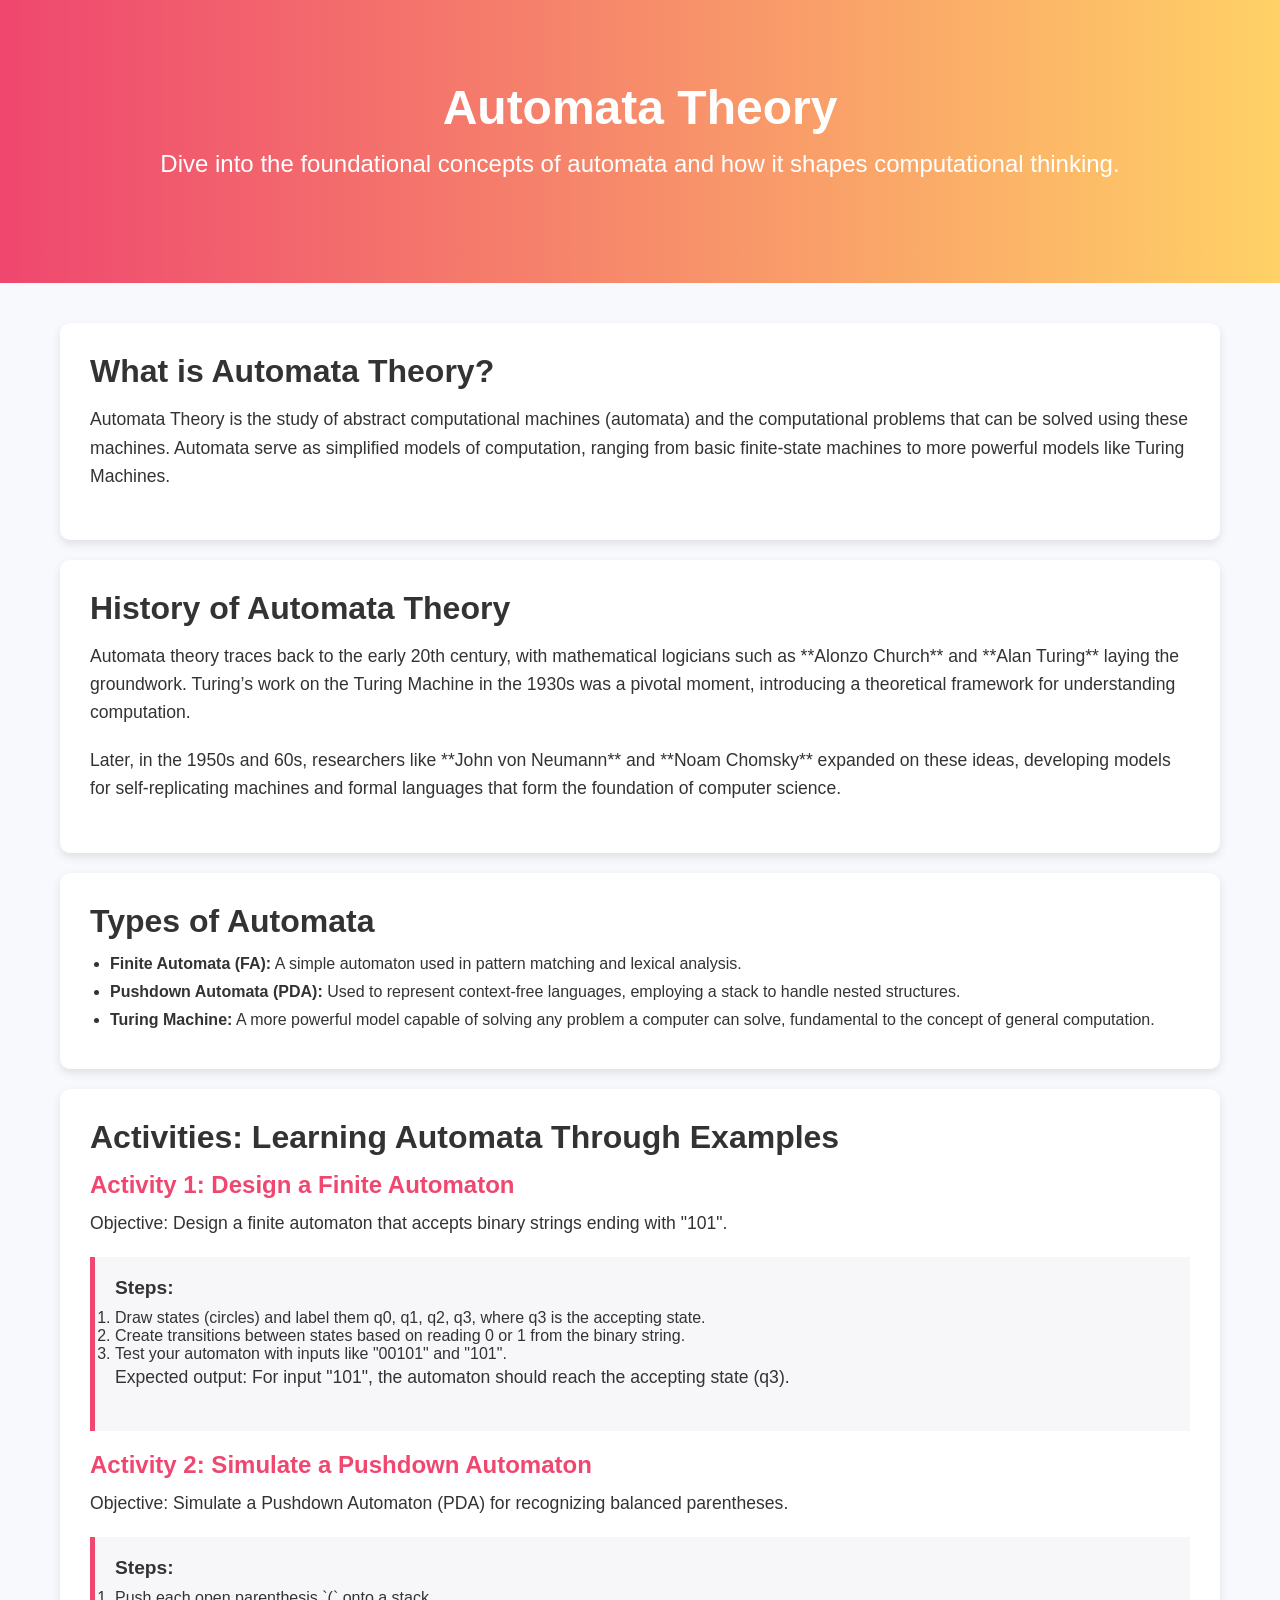
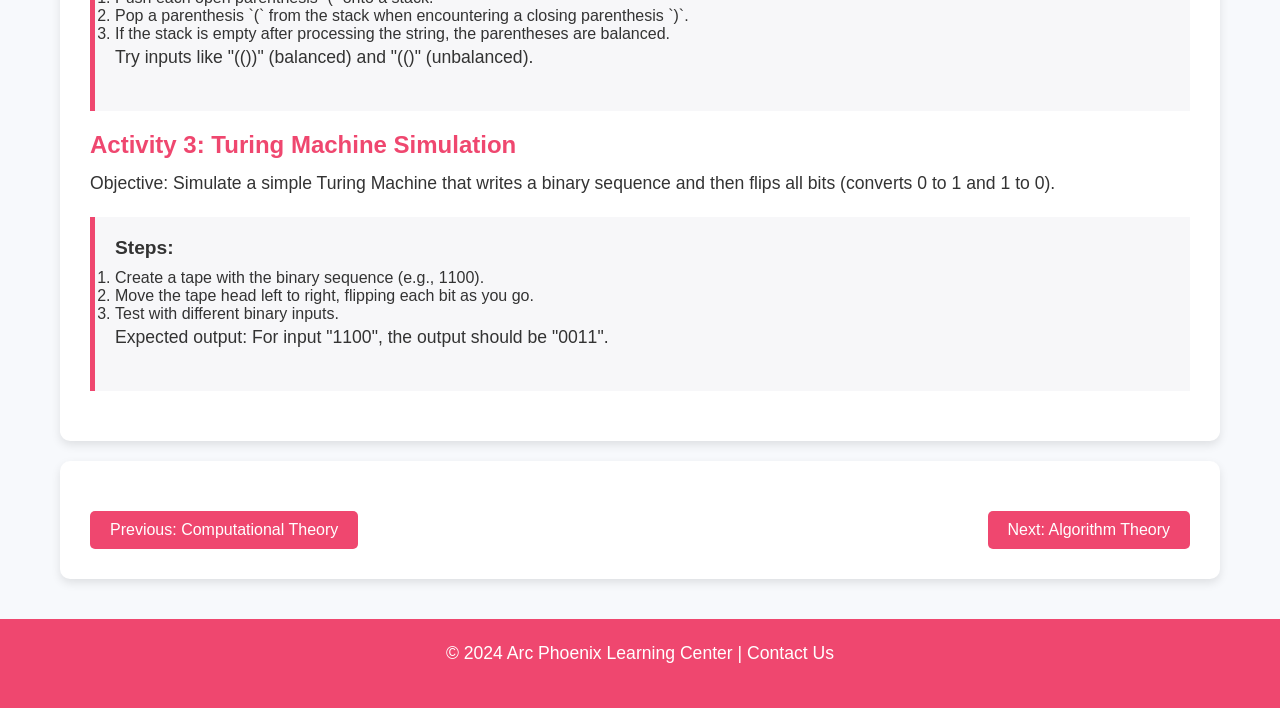
==== auto_theory.html @ f8d1543f "Add files via upload" ====
<!DOCTYPE html>
<html lang="en">
<head>
    <meta charset="UTF-8">
    <meta name="viewport" content="width=device-width, initial-scale=1.0">
    <meta name="description" content="Automata Theory Lesson - Explore the concepts, history, and activities related to Automata Theory.">
    <title>Automata Theory | Phoenix Learning Center</title>
    <link rel="stylesheet" href="auto_theory.css">
</head>
<body>

    <!-- Header Section -->
    <header class="hero">
        <div class="container">
            <h1>Automata Theory</h1>
            <p>Dive into the foundational concepts of automata and how it shapes computational thinking.</p>
        </div>
    </header>

    <!-- Main Content Section -->
    <main class="container">
        <section class="lesson">
            <h2>What is Automata Theory?</h2>
            <p>Automata Theory is the study of abstract computational machines (automata) and the computational problems that can be solved using these machines. Automata serve as simplified models of computation, ranging from basic finite-state machines to more powerful models like Turing Machines.</p>
        </section>

        <section class="lesson">
            <h2>History of Automata Theory</h2>
            <p>Automata theory traces back to the early 20th century, with mathematical logicians such as **Alonzo Church** and **Alan Turing** laying the groundwork. Turing’s work on the Turing Machine in the 1930s was a pivotal moment, introducing a theoretical framework for understanding computation.</p>
            <p>Later, in the 1950s and 60s, researchers like **John von Neumann** and **Noam Chomsky** expanded on these ideas, developing models for self-replicating machines and formal languages that form the foundation of computer science.</p>
        </section>

        <section class="lesson">
            <h2>Types of Automata</h2>
            <ul class="objectives">
                <li><strong>Finite Automata (FA):</strong> A simple automaton used in pattern matching and lexical analysis.</li>
                <li><strong>Pushdown Automata (PDA):</strong> Used to represent context-free languages, employing a stack to handle nested structures.</li>
                <li><strong>Turing Machine:</strong> A more powerful model capable of solving any problem a computer can solve, fundamental to the concept of general computation.</li>
            </ul>
        </section>

        <section class="lesson">
            <h2>Activities: Learning Automata Through Examples</h2>

            <h3>Activity 1: Design a Finite Automaton</h3>
            <p>Objective: Design a finite automaton that accepts binary strings ending with "101".</p>
            <div class="example">
                <h4>Steps:</h4>
                <ol>
                    <li>Draw states (circles) and label them q0, q1, q2, q3, where q3 is the accepting state.</li>
                    <li>Create transitions between states based on reading 0 or 1 from the binary string.</li>
                    <li>Test your automaton with inputs like "00101" and "101".</li>
                </ol>
                <p>Expected output: For input "101", the automaton should reach the accepting state (q3).</p>
            </div>

            <h3>Activity 2: Simulate a Pushdown Automaton</h3>
            <p>Objective: Simulate a Pushdown Automaton (PDA) for recognizing balanced parentheses.</p>
            <div class="example">
                <h4>Steps:</h4>
                <ol>
                    <li>Push each open parenthesis `(` onto a stack.</li>
                    <li>Pop a parenthesis `(` from the stack when encountering a closing parenthesis `)`.</li>
                    <li>If the stack is empty after processing the string, the parentheses are balanced.</li>
                </ol>
                <p>Try inputs like "(())" (balanced) and "(()" (unbalanced).</p>
            </div>

            <h3>Activity 3: Turing Machine Simulation</h3>
            <p>Objective: Simulate a simple Turing Machine that writes a binary sequence and then flips all bits (converts 0 to 1 and 1 to 0).</p>
            <div class="example">
                <h4>Steps:</h4>
                <ol>
                    <li>Create a tape with the binary sequence (e.g., 1100).</li>
                    <li>Move the tape head left to right, flipping each bit as you go.</li>
                    <li>Test with different binary inputs.</li>
                </ol>
                <p>Expected output: For input "1100", the output should be "0011".</p>
            </div>
        </section>

        <!-- Navigation Links -->
        <section class="lesson">
            <nav class="nav-links">
                <a href="previous_lesson.html" class="nav-button">Previous: Computational Theory</a>
                <a href="next_lesson.html" class="nav-button">Next: Algorithm Theory</a>
            </nav>
        </section>
    </main>

    <!-- Footer Section -->
    <footer class="footer">
        <p>&copy; 2024 Arc Phoenix Learning Center | <a href="/contact">Contact Us</a></p>
    </footer>

</body>
</html>
---- auto_theory.css ----
/* General Styles */
* {
    margin: 0;
    padding: 0;
    box-sizing: border-box;
}

body {
    font-family: 'Arial', sans-serif;
    background-color: #f7f9fc;
    color: #333;
}

.container {
    max-width: 1200px;
    margin: 0 auto;
    padding: 20px;
}

/* Header Section */
.hero {
    background: linear-gradient(90deg, #ef476f, #ffd166);
    color: white;
    text-align: center;
    padding: 60px 0;
}

.hero h1 {
    font-size: 3rem;
    margin-bottom: 10px;
}

.hero p {
    font-size: 1.5rem;
}

/* Main Lesson Section */
.lesson {
    background-color: white;
    border-radius: 10px;
    box-shadow: 0 4px 10px rgba(0, 0, 0, 0.1);
    margin: 20px 0;
    padding: 30px;
}

h2 {
    font-size: 2rem;
    margin-bottom: 15px;
}

h3 {
    font-size: 1.5rem;
    color: #ef476f;
    margin-bottom: 10px;
}

p {
    font-size: 1.1rem;
    margin-bottom: 20px;
    line-height: 1.6;
}

ul.objectives {
    list-style-type: disc;
    padding-left: 20px;
}

ul.objectives li {
    margin-bottom: 10px;
}

/* Code Example Styling */
.example {
    background-color: #f7f7f9;
    padding: 20px;
    border-left: 5px solid #ef476f;
    margin: 20px 0;
}

.example h4 {
    margin-bottom: 10px;
    font-size: 1.2rem;
}

pre {
    background-color: #333;
    color: white;
    padding: 15px;
    border-radius: 5px;
    overflow-x: auto;
}

/* Navigation Links */
.nav-links {
    display: flex;
    justify-content: space-between;
    margin-top: 20px;
}

.nav-button {
    background-color: #ef476f;
    color: white;
    padding: 10px 20px;
    border-radius: 5px;
    text-decoration: none;
    font-size: 1rem;
}

.nav-button:hover {
    background-color: #d43d5c;
}

/* Footer */
.footer {
    background-color: #ef476f;
    color: white;
    text-align: center;
    padding: 20px;
}

.footer a {
    color: white;
    text-decoration: none;
}

.footer a:hover {
    text-decoration: underline;
}
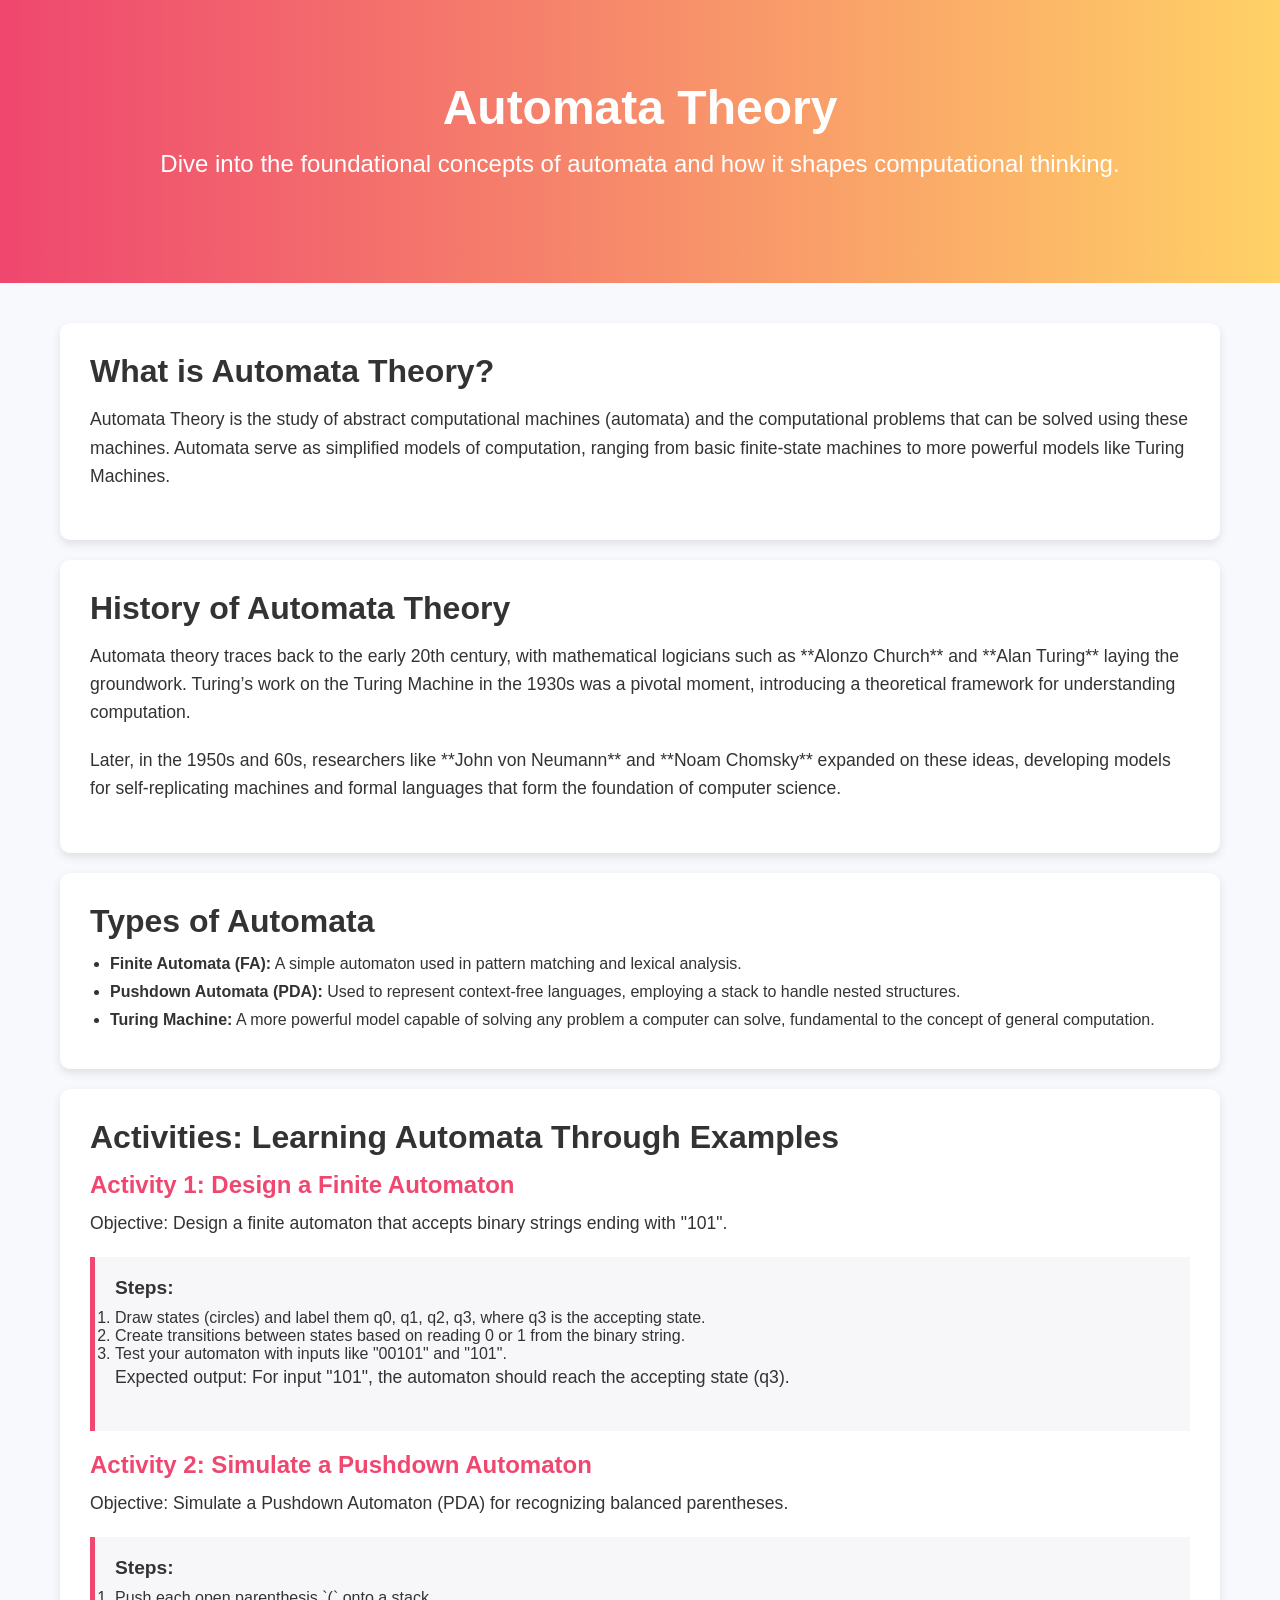
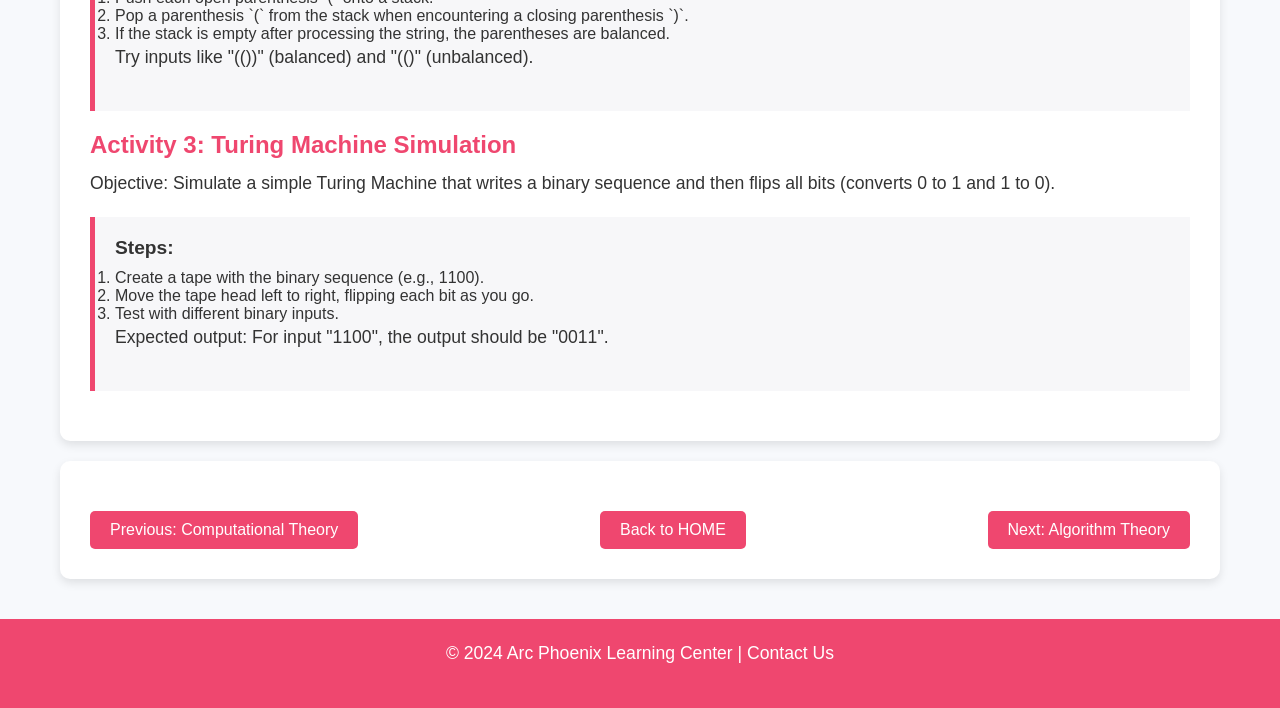
==== commit 2dbdcdf2: "Update auto_theory.html" ====
--- a/auto_theory.html
+++ b/auto_theory.html
@@ -82,8 +82,9 @@
         <!-- Navigation Links -->
         <section class="lesson">
             <nav class="nav-links">
-                <a href="previous_lesson.html" class="nav-button">Previous: Computational Theory</a>
-                <a href="next_lesson.html" class="nav-button">Next: Algorithm Theory</a>
+                <a href="comp_theory.html" class="nav-button">Previous: Computational Theory</a>
+                <a href="course_progtheory.html" class="nav-button">Back to HOME</a>
+                <a href="algo_theory.html" class="nav-button">Next: Algorithm Theory</a>
             </nav>
         </section>
     </main>
